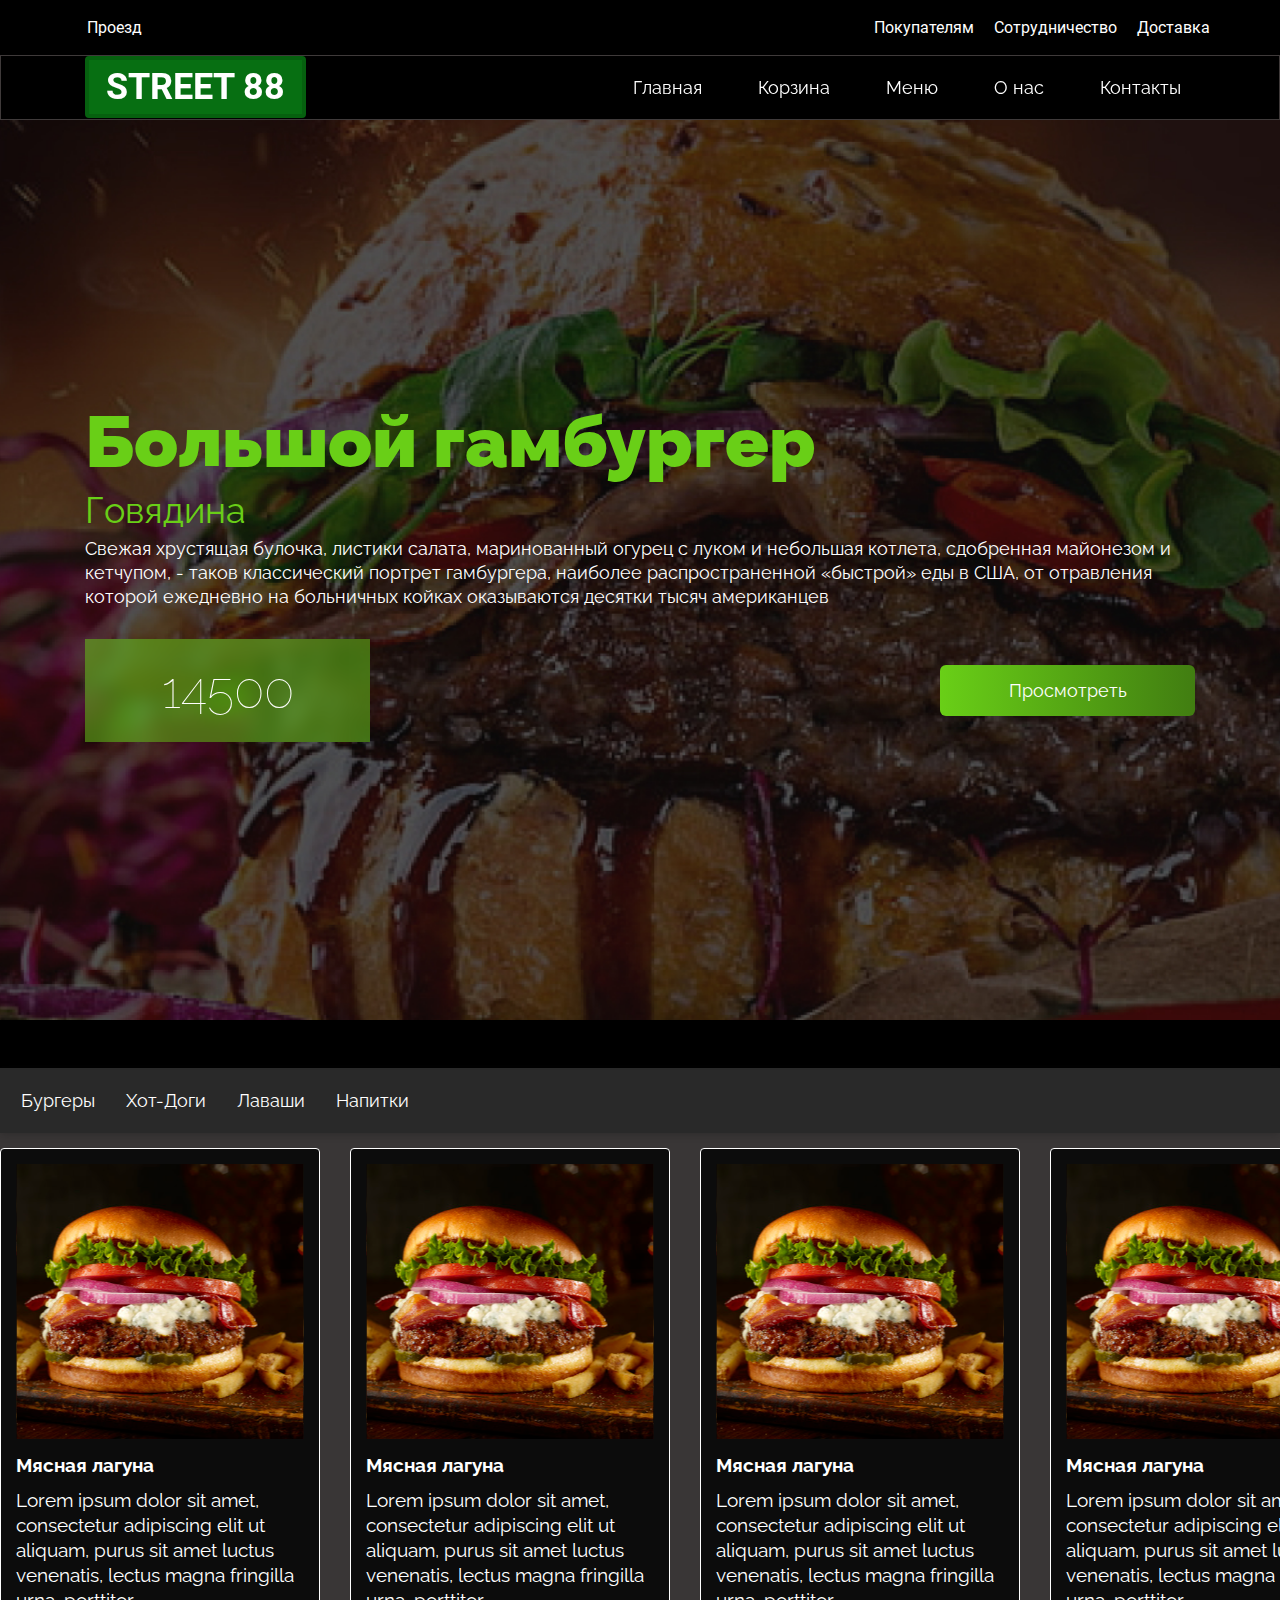
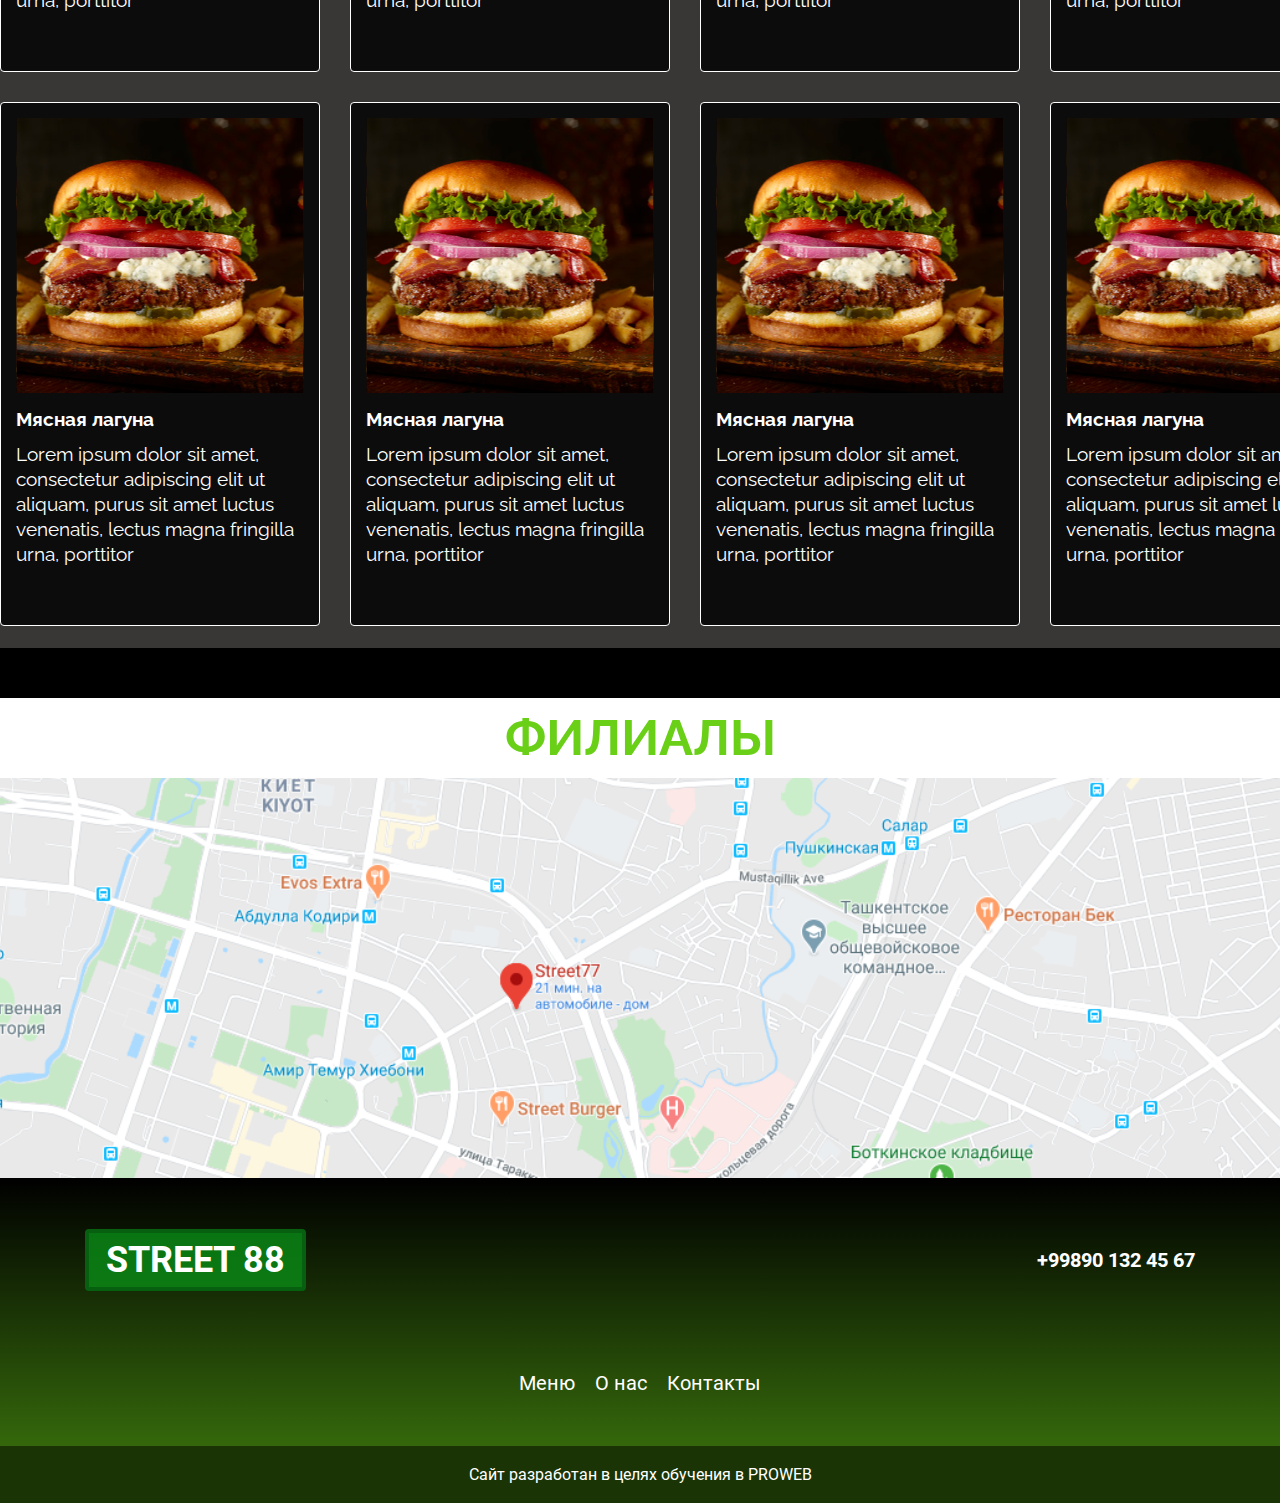
==== index.html @ e8eaff18 "project_street88_v2" ====
<!DOCTYPE html>
<html lang="en">
<head>
    <meta charset="UTF-8">
    <meta http-equiv="X-UA-Compatible" content="IE=edge">
    <meta name="viewport" content="width=device-width, initial-scale=1.0">
    <link rel="icon" href="./img/Logo-57x57.png">
    <link rel="stylesheet" href="./css/first_index-CSS/style.css">
    <link rel="stylesheet" href="./css/first_index-CSS/media.css">
    <link rel="stylesheet" href="./plugins/css/all.min.css">
    <title>STREET 88</title>
</head>
<body>
    <nav class="nav ">
        <div class="above__nav container">
            <a class="signs_post" href="#"><i class="fa-regular fa-signs-post"></i>Проезд</a>
            <ul class="above__nav_list">                
                <li class="above__list_link"><a href="#">Покупателям</a></li>
                <li class="above__list_link"><a href="#">Сотрудничество</a></li>
                <li class="above__list_link"><a href="#">Доставка</a></li>
            </ul>
        </div>
        
        <div class="bottom__nav">
            <div class="bottom__nav_lists container">
                <a href="#" class="bottom__nav_logo">STREET 88</a>
            <ul class="nav__list">
                <li class="nav__list_links"><a href="">Главная</a></li>
                <li class="nav__list_links"><a href="">Корзина</a></li>
                <li class="nav__list_links"><a href="">Меню</a></li>
                <li class="nav__list_links"><a href="./second_index.html">О нас</a></li>
                <li class="nav__list_links"><a href="">Контакты</a></li>
            </ul>
            </div>                
        </div>            
    </nav>
    <header class="header ">

        <div class="header__content container">

            <h2 class="header__content_title">Большой гамбургер</h2>
            <p class="header__content_subtitle">Говядина</p>
            <p class="header__content_text">Свежая хрустящая булочка, листики салата, маринованный огурец с луком и небольшая котлета, сдобренная майонезом и кетчупом, - таков классический портрет гамбургера, наиболее распространенной «быстрой» еды в США, от отравления которой ежедневно на больничных койках оказываются десятки тысяч американцев</p>
            <div class="header__content_btns">
                <img src="./img/header__bg.jpg" alt="" class="header__bg">
                <p class="header__content_price">14500</p>
                <a href="#" class="header__content_btn">Просмотреть</a>
            </div>
        </div>


    </header>

    <main class="main">
            <ul class="body__lists">
                <li class="body__list_link"><a href="#">Бургеры</a></li>
                <li class="body__list_link"><a href="#">Хот-Доги</a></li>
                <li class="body__list_link"><a href="#">Лаваши</a></li>
                <li class="body__list_link"><a href="#">Напитки</a></li>
            </ul>
            <div class="burger__cards">
                <div class="burger__card">
                    <div class="burger__card_img">
                        <img class="burger__img" src="./img/burger__card_svg.svg" alt="">
                        <div class="burger__card_hidden">
                            <i class="fa-solid fa-cart-plus"></i>
                        </div>
                    </div>

                    <div class="burger__card_desc">
                        <p class="burger__card_title">Мясная лагуна</p>
                        <p class="burger__card_text">Lorem ipsum dolor sit amet, consectetur adipiscing elit ut aliquam, purus sit amet luctus venenatis, lectus magna fringilla urna, porttitor</p>
                    </div>
                </div>
                <div class="burger__card">
                    <div class="burger__card_img">
                        <img class="burger__img" src="./img/burger__card_svg.svg" alt="">
                        <div class="burger__card_hidden">
                            <i class="fa-solid fa-cart-plus"></i>
                        </div>
                    </div>

                    <div class="burger__card_desc">
                        <p class="burger__card_title">Мясная лагуна</p>
                        <p class="burger__card_text">Lorem ipsum dolor sit amet, consectetur adipiscing elit ut aliquam, purus sit amet luctus venenatis, lectus magna fringilla urna, porttitor</p>
                    </div>
                </div>
                <div class="burger__card">
                    <div class="burger__card_img">
                        <img class="burger__img" src="./img/burger__card_svg.svg" alt="">
                        <div class="burger__card_hidden">
                            <i class="fa-solid fa-cart-plus"></i>
                        </div>
                    </div>

                    <div class="burger__card_desc">
                        <p class="burger__card_title">Мясная лагуна</p>
                        <p class="burger__card_text">Lorem ipsum dolor sit amet, consectetur adipiscing elit ut aliquam, purus sit amet luctus venenatis, lectus magna fringilla urna, porttitor</p>
                    </div>
                </div>
                <div class="burger__card">
                    <div class="burger__card_img">
                        <img class="burger__img" src="./img/burger__card_svg.svg" alt="">
                        <div class="burger__card_hidden">
                            <i class="fa-solid fa-cart-plus"></i>
                        </div>
                    </div>

                    <div class="burger__card_desc">
                        <p class="burger__card_title">Мясная лагуна</p>
                        <p class="burger__card_text">Lorem ipsum dolor sit amet, consectetur adipiscing elit ut aliquam, purus sit amet luctus venenatis, lectus magna fringilla urna, porttitor</p>
                    </div>
                </div>
                <div class="burger__card">
                    <div class="burger__card_img">
                        <img class="burger__img" src="./img/burger__card_svg.svg" alt="">
                        <div class="burger__card_hidden">
                            <i class="fa-solid fa-cart-plus"></i>
                        </div>
                    </div>

                    <div class="burger__card_desc">
                        <p class="burger__card_title">Мясная лагуна</p>
                        <p class="burger__card_text">Lorem ipsum dolor sit amet, consectetur adipiscing elit ut aliquam, purus sit amet luctus venenatis, lectus magna fringilla urna, porttitor</p>
                    </div>
                </div>
                <div class="burger__card">
                    <div class="burger__card_img">
                        <img class="burger__img" src="./img/burger__card_svg.svg" alt="">
                        <div class="burger__card_hidden">
                            <i class="fa-solid fa-cart-plus"></i>
                        </div>
                    </div>

                    <div class="burger__card_desc">
                        <p class="burger__card_title">Мясная лагуна</p>
                        <p class="burger__card_text">Lorem ipsum dolor sit amet, consectetur adipiscing elit ut aliquam, purus sit amet luctus venenatis, lectus magna fringilla urna, porttitor</p>
                    </div>
                </div>
                <div class="burger__card">
                    <div class="burger__card_img">
                        <img class="burger__img" src="./img/burger__card_svg.svg" alt="">
                        <div class="burger__card_hidden">
                            <i class="fa-solid fa-cart-plus"></i>
                        </div>
                    </div>

                    <div class="burger__card_desc">
                        <p class="burger__card_title">Мясная лагуна</p>
                        <p class="burger__card_text">Lorem ipsum dolor sit amet, consectetur adipiscing elit ut aliquam, purus sit amet luctus venenatis, lectus magna fringilla urna, porttitor</p>
                    </div>
                </div>
                <div class="burger__card">
                    <div class="burger__card_img">
                        <img class="burger__img" src="./img/burger__card_svg.svg" alt="">
                        <div class="burger__card_hidden">
                            <i class="fa-solid fa-cart-plus"></i>
                        </div>
                    </div>

                    <div class="burger__card_desc">
                        <p class="burger__card_title">Мясная лагуна</p>
                        <p class="burger__card_text">Lorem ipsum dolor sit amet, consectetur adipiscing elit ut aliquam, purus sit amet luctus venenatis, lectus magna fringilla urna, porttitor</p>
                    </div>
                </div>                
            </div>
    </main>

    <section class="branches">
        <h2 class="branches__title">ФИЛИАЛЫ</h2>
        <img src="./img/loaction.svg" alt="" class="branches__img">
    </section>
    <footer class="footer">
        <div class="footer__logo container">
            <a href="#" class="bottom__nav_logo">STREET 88</a>
            <a class="footer__contact" href="tel: +998901324567">+99890 132 45 67</a>
        </div>
        <ul class="footer__list">
            <li class="footer__list_link"><a href="#">Меню</a></li>
            <li class="footer__list_link"><a href="#">О нас</a></li>
            <li class="footer__list_link"><a href="#">Контакты</a></li>
        </ul>


    </footer>
    <div class="footer__text">
        <p class="footer__text_main">Сайт разработан в целях обучения в PROWEB</p>
    </div>

<script src="./plugins/js/all.min.js"></script>
</body>
</html>
---- css/first_index-CSS/style.css ----
@import '../fonts.css';

:root{
    --fontRalewayBlack: 'Raleway-Black';
    --fontRalewayBold: 'Raleway-Bold';
    --fontRalewayRegular: 'Raleway-Regular';
    --fontRalewayThin: 'Raleway-Thin';
    --fontRobotoBold: 'Roboto-Bold';
    --fontRobotoRegular: 'Roboto-Regular';

    --black: black;
    --white: white;
}

*{
    margin: 0;
    padding: 0;
    box-sizing: border-box;

}

body{
    background: var(--black);
}

p{
    color: var(--white);
}

a{
    text-decoration: none;
    color: var(--white);
}

ul{
    list-style: none;
}

.container{
    max-width: 1140px;
    width: 100%;
    padding: 0 15px;
    margin: 0 auto;
}

.nav{
    display: flex;
    justify-content: space-between;
    flex-direction: column;
}

.above__nav{
    display: flex;
    justify-content: space-between;
    padding: 18px 0;
    font-family: var(--fontRobotoRegular);

}

.above__nav_list{
    display: flex;
    justify-content: space-between;
    gap: 20px;
}

.signs_post{
    font-size: 16px;
    line-height: 19px;
    color: var(--white);
    display: flex;
    gap: 5px;
}

.above__list_link a{
    font-size: 16px;
    line-height: 19px; 
    text-align: right;
    color: var(--white); 
}

/* ABOVE__NAV IS DONE */

.bottom__nav{
    background: rgba(0, 0, 0, 0.5);
    border: 1px solid rgba(125, 115, 115, 0.5);
    backdrop-filter: blur(7.5px);
    height: 65px;
}

.bottom__nav_lists{
    display: flex;
    justify-content: space-between;
    align-items: center;
}

.nav__list{
    display: flex;
    justify-content: space-between;
    gap: 28px;
}

.bottom__nav_logo{
    padding: 12px 17px;

    font-family: var(--fontRobotoBold);
    font-size: 36px;
    line-height: 30px;
    text-align: center;
    color: #FFFFFF;

    background: rgba(10, 148, 24, 0.75);
    border: 4px solid #06600F;
    border-radius: 4px;
}

.nav__list_links a{
    font-family: var(--fontRalewayRegular);
    font-size: 18px;
    line-height: 21px;
    text-align: right;
    transition: 0.3s;
    padding: 21px 14px;
}
.nav__list_links a:hover{
    background: rgba(105, 207, 23, 0.75);
    color: var(--white);
}

.header{
    position: relative;
    height: 900px;
    display: flex;
    flex-direction: column;
    justify-content: center;
    gap: 30px;
}

.header__content{
    display: flex;
    /* align-items: center; */
    justify-content: center;
    flex-direction: column;
    row-gap: 18px;
}

.header__bg{
    position: absolute;
    top: 0;
    left: 0;
    z-index: -1;
    object-fit: cover;
    width: 100%;
    height: 100%;
}

.header__content_title{
    font-family: var(--fontRalewayBlack);
    font-size: 72px;
    line-height: 85px;
    color: #69CF17;

}

.header__content_subtitle{
    font-family: var(--fontRalewayRegular);
    font-size: 36px;
    line-height: 17px;
    color: #69CF17;
}

.header__content_text{
    font-family: var(--fontRalewayRegular);
    font-size: 18px;
    line-height: 24px;
    color: #FFFFFF;
}

.header__content_btns{
    display: flex;
    justify-content: space-between;
    align-items: center;
    margin-top: 12px;
}

.header__content_price{
    width: 285px;
    height: 103px;
    display: flex;
    align-items: center;
    justify-content: center;

    font-family: var(--fontRalewayThin);
    font-size: 50px;
    line-height: 25px;
    text-align: right;
    background: rgba(105, 207, 23, 0.5);
    backdrop-filter: blur(9px);
}

.header__content_btn{
    display: flex;
    align-items: center;
    justify-content: center;

    width: 255px;
    height: 51px;
    font-family: var(--fontRalewayRegular);
    font-size: 18px;
    line-height: 21px;
    background: linear-gradient(90deg, #69CF17 0%, #417D11 100%);
    border-radius: 6px;
}

/* HEADER IS DONE */

.main{
    background: #393636;
}

.body__lists{
    display: flex;
    align-items: center;
    gap: 31px;
    padding-left: 21px;
    margin-top: 48px;
    height: 65px;
    background: #292929;
    box-shadow: 0px 1px 8px rgba(17, 17, 17, 0.3);
}

.body__list_link a{
    font-family: var(--fontRalewayRegular);
    font-size: 18px;
    line-height: 24px;
}
.body__list_link {
    color: var(--white);
    display: inline-block;
    transition: 500ms;
    position: relative;
}

.body__list_link::after {
    content: '';
    position: absolute;
    border-radius: 23px 23px 0px 0px;
    bottom: -18px;
    height: 2px;
    background: var(--white);
    left: 50%;
    width: 0;
    transition: 300ms;
}

.body__list_link:hover::after {
    left: 0;
    width: 100%;
}

.burger__cards{
    margin: 15px auto;
    width: 100%;
    max-width: 1600px;
    height: 1100px;
    row-gap: 30px;
    column-gap: 30px;
    display: grid;
    grid-template-columns: minmax(320px, 370px) minmax(320px, 370px) minmax(320px, 370px) minmax(320px, 370px);
    grid-template-rows: repeat(2, 524px);
    grid-template-areas: 'a b c d'
                         'd e f g';
}

.burger__card{
    background: #0C0C0C;
    border: 1px solid #FFFFFF;
    border-radius: 4px;

    display: flex;
    flex-direction: column;
    row-gap: 15px;
    padding: 15px;
    height: 100%;
}
.burger__card:hover .burger__card_hidden{
    opacity: 1;
}

.burger__card_hidden{
    opacity: 0;
    font-size: 35px;
    color: var(--white);
    transition: 0.3s ease;

    display: flex;
    align-items: center;
    justify-content: center;

    position: absolute;
    top: 0;
    left: 0;
    /* top: 180px;
    left: 160px; */
    width: 100%;
    height: 100%;
    background-color:rgba(6, 96, 15, 0.7);
}

.burger__card_desc{
    display: flex;
    flex-direction: column;
    row-gap: 15px;
}

.burger__card_title{
    font-family: var(--fontRalewayBold);
    font-size: 19px;
    line-height: 15px;
}

.burger__card_text{
    font-family: var(--fontRalewayRegular);
    font-size: 19px;
    line-height: 25px;
}

.burger__card_img{
    position: relative;
}

.burger__img{
    max-width: 100%;
}

.branches{
    margin-top: 50px;
    background: var(--white);
    display: flex;
    flex-direction: column;
}

.branches__title{
    font-family: var(--fontRalewayBold);
    font-size: 50px;
    line-height: 40px;
    color: #69CF17;
    text-align: center;
    padding: 20px;
}

.branches__img{
    max-width: 100%;
}

.footer{
    background: linear-gradient(180deg, #000000 0%, rgba(105, 207, 23, 0.5) 100%);
    height: 268px;
    display: flex;
    align-items: center;
    flex-direction: column;
    justify-content: center;
    row-gap: 81px;
}

.footer__logo{
    display: flex;
    justify-content: space-between;
    align-items: center;
}

.footer__list{
    display: flex;
    justify-content: space-between;
    gap: 20px;
}

.footer__text{
    background: #1A3406;
    width: 100%;
    height: 57px;
    display: flex;
    align-items: center;
    justify-content: center;
}

.footer__contact{
    font-size: 20px;
    line-height: 23px;
    text-align: right;
    font-family: var(--fontRobotoBold);
    color: var(--white);
}

.footer__list_link a{
    font-size: 20px;
    line-height: 23px;
    text-align: center;
    font-family: var(--fontRobotoRegular);
    color: var(--white);
}

.footer__text_main{
    font-size: 16px;
    line-height: 19px;
    text-align: center;
    font-family: var(--fontRobotoRegular);
    color: var(--white);
}
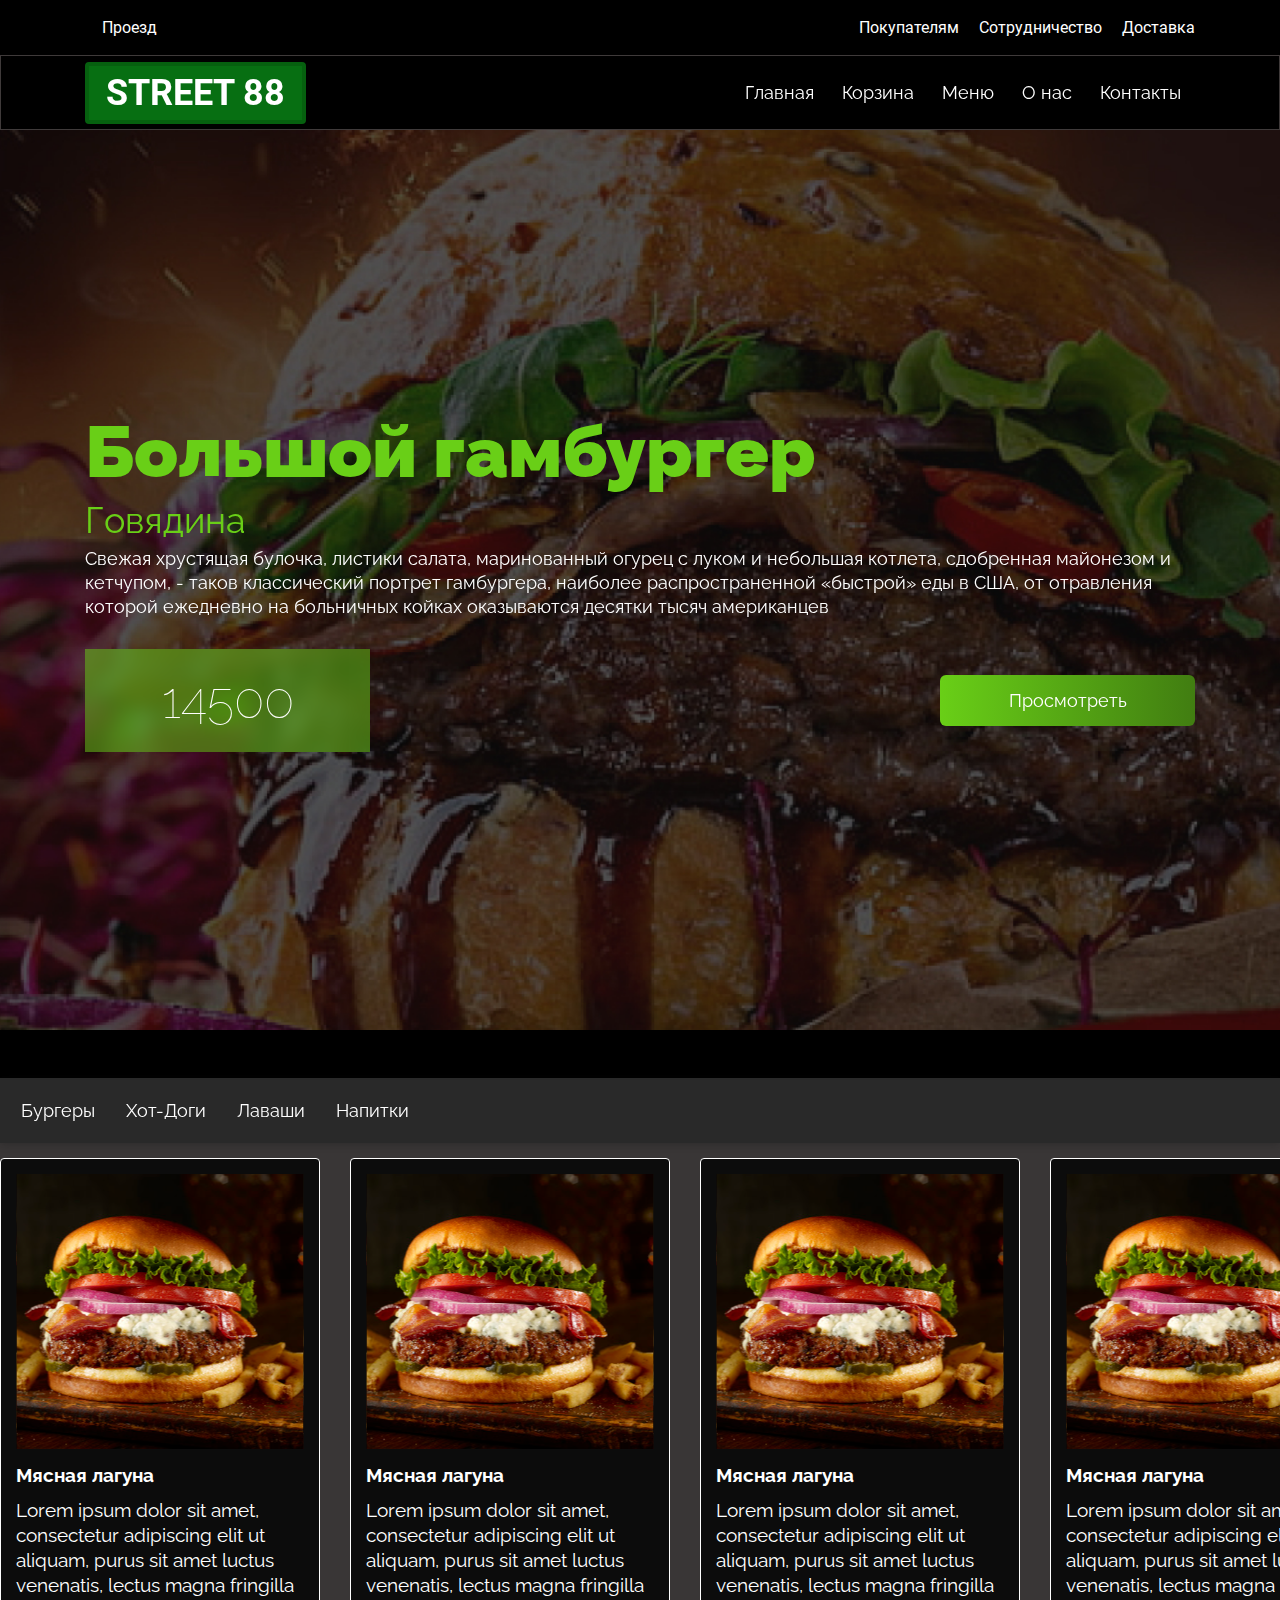
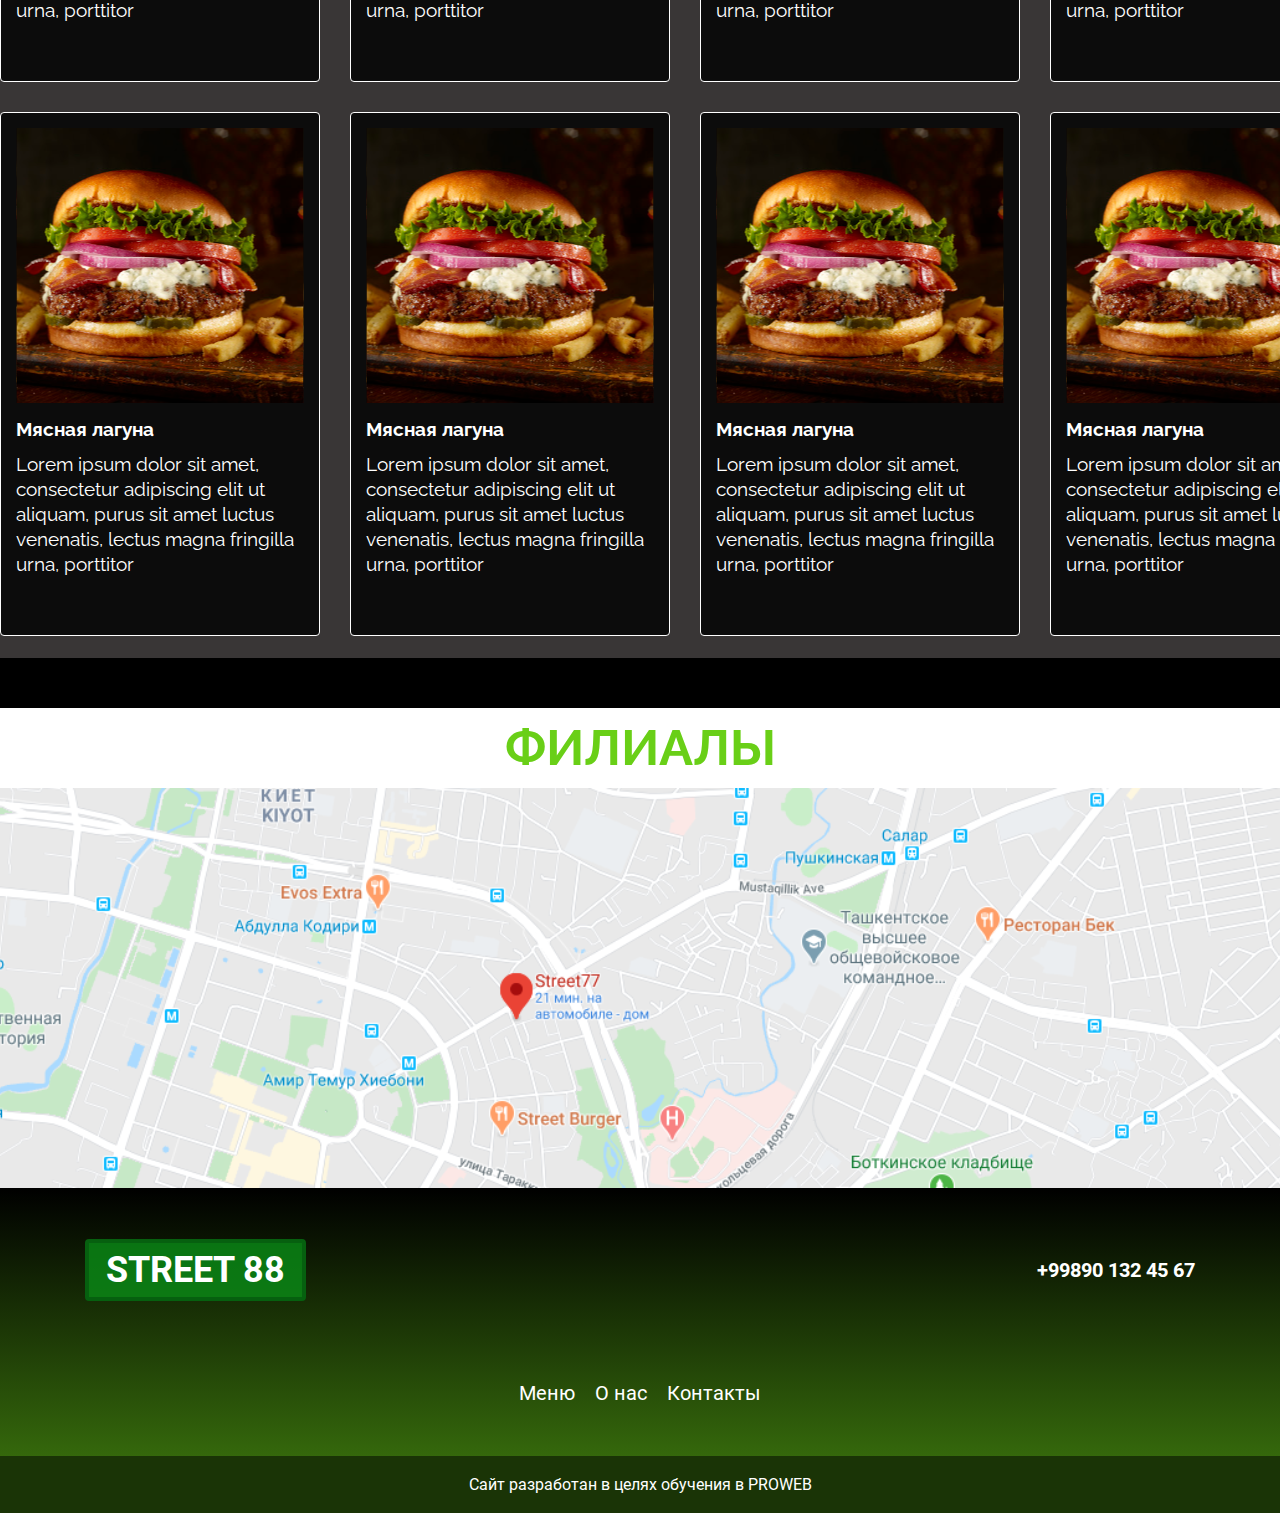
==== commit 4f0607a2: "project_street88_v5" ====
--- a/index.html
+++ b/index.html
@@ -5,9 +5,9 @@
     <meta http-equiv="X-UA-Compatible" content="IE=edge">
     <meta name="viewport" content="width=device-width, initial-scale=1.0">
     <link rel="icon" href="./img/Logo-57x57.png">
+    <link rel="stylesheet" href="./plugins/css/all.min.css">
     <link rel="stylesheet" href="./css/first_index-CSS/style.css">
     <link rel="stylesheet" href="./css/first_index-CSS/media.css">
-    <link rel="stylesheet" href="./plugins/css/all.min.css">
     <title>STREET 88</title>
 </head>
 <body>
@@ -24,11 +24,16 @@
         <div class="bottom__nav">
             <div class="bottom__nav_lists container">
                 <a href="#" class="bottom__nav_logo">STREET 88</a>
+                <button class="bottom__nav_btn">
+                    <span></span>
+                    <span></span>
+                    <span></span>
+                </button>
             <ul class="nav__list">
                 <li class="nav__list_links"><a href="">Главная</a></li>
                 <li class="nav__list_links"><a href="">Корзина</a></li>
                 <li class="nav__list_links"><a href="">Меню</a></li>
-                <li class="nav__list_links"><a href="./second_index.html">О нас</a></li>
+                <li class="nav__list_links"><a href="./second-index.html">О нас</a></li>
                 <li class="nav__list_links"><a href="">Контакты</a></li>
             </ul>
             </div>                
--- a/css/first_index-CSS/style.css
+++ b/css/first_index-CSS/style.css
@@ -16,11 +16,12 @@
     margin: 0;
     padding: 0;
     box-sizing: border-box;
-
+    -webkit-tap-highlight-color: transparent;
 }
 
 body{
     background: var(--black);
+    position: relative;
 }
 
 p{
@@ -52,10 +53,11 @@
 .above__nav{
     display: flex;
     justify-content: space-between;
-    padding: 18px 0;
+    padding: 18px 15px;
     font-family: var(--fontRobotoRegular);
-
-}
+}
+
+
 
 .above__nav_list{
     display: flex;
@@ -84,7 +86,48 @@
     background: rgba(0, 0, 0, 0.5);
     border: 1px solid rgba(125, 115, 115, 0.5);
     backdrop-filter: blur(7.5px);
-    height: 65px;
+    height: 75px;
+
+    display: flex;
+    justify-content: center;
+    align-items: center;
+
+    position: sticky;
+    top: 0;
+    width: 100%;     
+}
+
+.bottom__nav_btn{
+    width: 50px;
+    height: 50px;
+    display: flex;
+    border: none;
+    background: transparent;
+    flex-direction: column;
+    justify-content: center;
+    row-gap: 5px;
+}
+
+.bottom__nav_btn span{
+    background: var(--white);
+    display: block;
+    height: 8px;
+    width: 100%;
+    transition: .5s linear;
+    border-radius: 3px;
+}
+
+.bottom__nav_btn:focus span:nth-child(1) {
+    transform: rotate(45deg) translateY(-16px) translateY(25px) translateX(31px) translateX(-22px);
+}
+
+.bottom__nav_btn:focus span:nth-child(2) {
+    transform: rotate(-45deg);
+    background: transparent;
+}
+
+.bottom__nav_btn:focus span:nth-child(3) {
+    transform: rotate(-45deg) translateY(16px) translateY(-25px) translateX(32px) translateX(-23px);
 }
 
 .bottom__nav_lists{
@@ -96,7 +139,6 @@
 .nav__list{
     display: flex;
     justify-content: space-between;
-    gap: 28px;
 }
 
 .bottom__nav_logo{
@@ -113,13 +155,17 @@
     border-radius: 4px;
 }
 
+.bottom__nav_btn{
+    display: none;
+}
+
 .nav__list_links a{
     font-family: var(--fontRalewayRegular);
     font-size: 18px;
     line-height: 21px;
     text-align: right;
     transition: 0.3s;
-    padding: 21px 14px;
+    padding: 26px 14px;
 }
 .nav__list_links a:hover{
     background: rgba(105, 207, 23, 0.75);
@@ -158,7 +204,6 @@
     font-size: 72px;
     line-height: 85px;
     color: #69CF17;
-
 }
 
 .header__content_subtitle{
@@ -268,7 +313,7 @@
     grid-template-columns: minmax(320px, 370px) minmax(320px, 370px) minmax(320px, 370px) minmax(320px, 370px);
     grid-template-rows: repeat(2, 524px);
     grid-template-areas: 'a b c d'
-                         'd e f g';
+                         'e f g h';
 }
 
 .burger__card{
--- a/css/first_index-CSS/media.css
+++ b/css/first_index-CSS/media.css
@@ -0,0 +1,313 @@
+@media (max-width: 1200px){
+
+}
+@media (max-width: 992px){
+
+    .header__content_title{
+        font-size: 60px;
+    }
+
+    .header__content_subtitle{
+        font-size: 30px;
+    }
+
+    .header__content_price{
+        width: 230px;
+        height: 85px;
+        font-size: 40px;
+    }
+
+    .header__content_btn{
+        width: 230px;
+        height: 46px;
+    }
+
+    .burger__cards {
+        padding-bottom: 20px;
+        height: 100%;
+        row-gap: 10px;
+        column-gap: 10px;
+        grid-template-columns: minmax(320px, 370px) minmax(320px, 370px) minmax(320px, 370px);
+        grid-template-rows: repeat(3, 524px);
+        grid-template-areas: 'a b c '
+                             'd e f '
+                             'g h i';
+    }
+
+    .branches__title{
+        font-size: 40px;
+    }
+}
+
+@media (max-width: 768px){
+    .above__nav{
+        padding: 18px 20px;
+    }
+
+    .bottom__nav_btn{
+        display: flex;
+    }
+
+    .bottom__nav_btn:focus~.nav__list{
+        transition: 0.3s;
+        background: black;
+        width: 100%;
+        max-width: 770px;
+        height: 100%;
+        height: 300px;
+        top: 74px;
+        left: 0;
+    }
+
+    .bottom__nav_logo{
+        font-size: 23px;
+    }
+
+    .bottom__nav{
+        border-right: none;
+        border-left: none;
+    }
+
+    .nav__list{
+        position: absolute;
+        left: -100%;
+        flex-direction: column;
+        row-gap: 20px;
+        align-items: center;
+        justify-content: center;
+    }
+
+    .header__content_title{
+        margin-top: 45px;
+    }
+
+    .body__lists{
+        display: flex;
+        justify-content: center;
+    }
+
+    .burger__cards {
+        padding-bottom: 20px;
+        height: 100%;
+        row-gap: 10px;
+        column-gap: 10px;
+        grid-template-columns: minmax(320px, 370px) minmax(320px, 370px);
+        grid-template-rows: repeat(4, 524px);
+        grid-template-areas: 'a b'
+                             'c d'
+                             'e f'
+                             'h i';
+    }
+
+    .branches__title{
+        font-size: 30px;
+    }
+
+    .footer{
+        height: 200px;
+    }
+
+    .footer__contact{
+        font-size: 16px;
+    }
+
+    .footer__list_link a{
+        font-size: 16px;
+    }
+
+    .footer__text_main{
+        font-size: 14px;
+    }
+}
+
+@media (max-width: 576px){
+
+    .nav__list{
+        gap: 25px;
+    }
+
+    .header__content{
+        height: 100%;
+        text-align: center;
+        margin-top: 190px;
+    }
+
+    .header__content_title{
+        font-size: 40px;
+    }
+
+    .header__content_subtitle{
+        font-size: 25px;
+    }
+
+    .header__content_btns{
+        flex-direction: column;
+        row-gap: 30px;
+    }
+
+    .header__content_text{
+        font-size: 16px;
+    }
+
+    .header__content_price{
+        width: 220px;
+        height: 80px;
+        font-size: 30px;
+    }
+
+    .header__content_btn{
+        width: 200px;
+        height: 40px;
+        font-size: 16px;
+    }
+
+    .burger__cards{
+        display: flex;
+        flex-direction: column;
+        width: 100%;
+        max-width: 324px;
+    
+    /* grid-template-columns: minmax(320px, 370px) minmax(320px, 370px);
+    grid-template-rows: repeat(4, 524px);
+    grid-template-areas:
+        'a b'
+        'c d'
+        'e f'
+        'h i'; */
+
+    }
+
+    .burger__card_title{
+        font-size: 17px;
+    }
+
+    .burger__card_text{
+        font-size: 16px;
+    }
+
+    .branches__title{
+        font-size: 26px;
+    }
+
+    .footer{
+        row-gap: 40px;
+    }
+
+    .footer__logo{
+        justify-content: center;
+        align-items: center;
+        flex-direction: column;
+        text-align: 30px;
+        row-gap: 40px;
+        margin-top: 20px;
+    }
+
+    .footer__contact{
+        font-size: 14px;
+    }
+
+    .footer__list_link a{
+        font-size: 14px;
+    }
+
+    .footer__text_main{
+        font-size: 12px;
+    }
+}
+
+@media (max-width: 320px){
+    .above__nav{
+        flex-direction: column;
+        align-items: center;
+        text-align: center;
+        gap: 20px;
+    }
+
+    .above__nav_list{
+        flex-direction: column;
+        gap: 10px;
+    }
+
+    .nav__list_links a{
+        font-size: 14px;
+    }
+
+    .signs_post{
+        flex-direction: column;
+        font-size: 14px;
+    }
+
+    .above__list_link a{
+        font-size: 14px;
+    }
+
+    .bottom__nav_logo{
+        padding: 9px 9px;
+        font-size: 18px;
+    }
+
+    .header__content_title{
+        font-size: 28px;
+    }
+
+    .header__content_subtitle{
+        font-size: 20px;
+    }
+
+    .header__content_text{
+        font-size: 12px;
+    }
+
+    .header__content_price{
+        width: 180px;
+        height: 60px;
+        font-size: 20px;
+    }
+
+    .header__content_btn{
+        width: 160px;
+        height: 40px;
+        font-size: 14px;
+    }
+
+    .body__lists{
+        height: 100%;
+        flex-wrap: wrap;
+        /* flex-direction: column; */
+        padding-left: 0;
+        column-gap: 80px;
+        padding: 10px;
+    }
+
+    .body__list_link a{
+
+        font-size: 14px;
+    }
+
+    .burger__card_title{
+        font-size: 15px;
+    }
+
+    .burger__card_text{
+        font-size: 12px;
+    }
+
+    .branches__title{
+        padding: 0;
+        font-size: 18px;
+    }
+
+    .footer__contact{
+        font-size: 12px;
+    }
+
+
+    .footer__list_link a{
+        font-size: 12px;
+    }
+
+    .footer__text_main{
+        font-size: 10px;
+    }
+}
+
